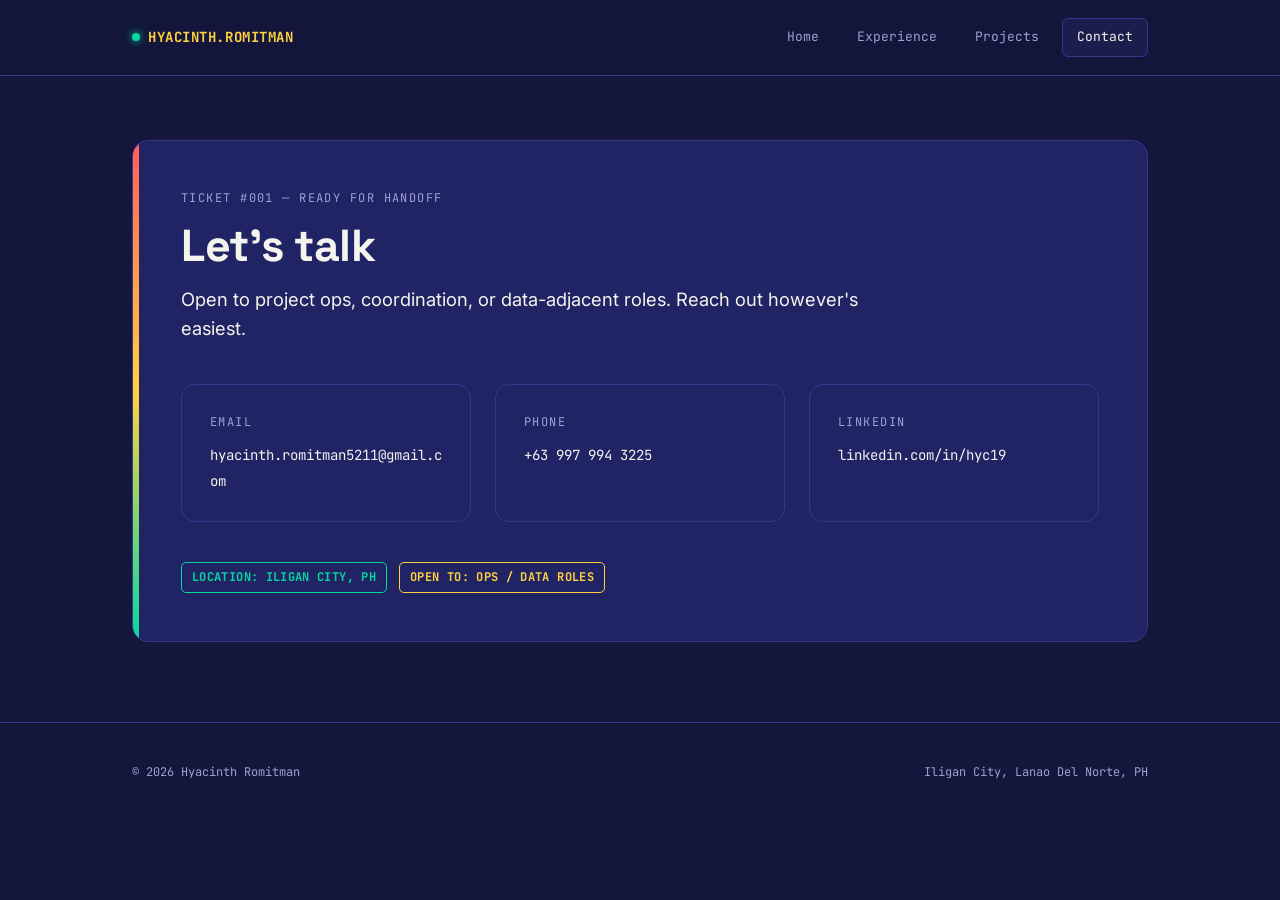
==== contact.html @ 6a1664b5 "Add files via upload" ====
<!DOCTYPE html>
<html lang="en">
<head>
<meta charset="UTF-8">
<meta name="viewport" content="width=device-width, initial-scale=1.0">
<title>Contact — Hyacinth Romitman</title>
<link rel="stylesheet" href="style.css">
</head>
<body>

<nav class="statusbar">
  <div class="statusbar-inner">
    <div class="brand"><span class="dot"></span>HYACINTH.ROMITMAN</div>
    <div class="navlinks">
      <a href="index.html">Home</a>
      <a href="experience.html">Experience</a>
      <a href="projects.html">Projects</a>
      <a href="contact.html" class="active">Contact</a>
    </div>
  </div>
</nav>

<main class="wrap">

  <section style="padding-top:64px;">
    <div class="ticket">
      <span class="eyebrow">TICKET #001 — READY FOR HANDOFF</span>
      <h1 style="font-size:clamp(2rem,4vw,2.8rem);">Let's talk</h1>
      <p class="lead" style="margin-top:16px;">
        Open to project ops, coordination, or data-adjacent roles.
        Reach out however's easiest.
      </p>

      <div class="grid grid-3" style="margin-top:40px;">
        <div class="card">
          <span class="eyebrow" style="margin-bottom:10px;">Email</span>
          <a href="mailto:hyacinth.romitman5211@gmail.com" style="font-family:var(--mono); font-size:14px; word-break:break-all;">hyacinth.romitman5211@gmail.com</a>
        </div>
        <div class="card">
          <span class="eyebrow" style="margin-bottom:10px;">Phone</span>
          <a href="tel:+639979943225" style="font-family:var(--mono); font-size:14px;">+63 997 994 3225</a>
        </div>
        <div class="card">
          <span class="eyebrow" style="margin-bottom:10px;">LinkedIn</span>
          <a href="https://www.linkedin.com/in/hyc19" target="_blank" rel="noopener" style="font-family:var(--mono); font-size:14px;">linkedin.com/in/hyc19</a>
        </div>
      </div>

      <div style="margin-top:40px; display:flex; gap:12px; flex-wrap:wrap;">
        <span class="chip teal">Location: Iligan City, PH</span>
        <span class="chip yellow">Open to: Ops / Data roles</span>
      </div>
    </div>
  </section>

</main>

<footer>
  <div class="wrap">
    <span>© 2026 Hyacinth Romitman</span>
    <span>Iligan City, Lanao Del Norte, PH</span>
  </div>
</footer>

</body>
</html>
---- style.css ----
/* ===================================================================
   HYACINTH ROMITMAN — PORTFOLIO
   Design concept: her world is ticket boards, sprints, and status
   reports — so the site borrows that language. Every section is
   framed like a ticket ("card"), status chips replace generic tags,
   and the palette is bold enough to read as a dashboard, not a resume.
=================================================================== */

@import url('https://fonts.googleapis.com/css2?family=Space+Grotesk:wght@500;600;700&family=Inter:wght@400;500;600&family=JetBrains+Mono:wght@500;700&display=swap');

:root{
  --bg:        #14163B;
  --bg-alt:    #1B1E4D;
  --card:      #202364;
  --ink:       #F5F3EE;
  --muted:     #9DA0D6;
  --coral:     #FF5E5B;
  --yellow:    #FFD23F;
  --teal:      #06D6A0;
  --line:      #34378A;

  --display: 'Space Grotesk', sans-serif;
  --body:    'Inter', sans-serif;
  --mono:    'JetBrains Mono', monospace;
}

*{ box-sizing:border-box; margin:0; padding:0; }

html{ scroll-behavior:smooth; }

body{
  background:var(--bg);
  color:var(--ink);
  font-family:var(--body);
  line-height:1.6;
  -webkit-font-smoothing:antialiased;
}

/* subtle grid texture, like graph paper under a dashboard */
body::before{
  content:'';
  position:fixed; inset:0;
  background-image:
    linear-gradient(var(--line) 1px, transparent 1px),
    linear-gradient(90deg, var(--line) 1px, transparent 1px);
  background-size:48px 48px;
  opacity:0.06;
  pointer-events:none;
  z-index:0;
}

a{ color:inherit; text-decoration:none; }

img{ max-width:100%; display:block; }

.wrap{
  max-width:1080px;
  margin:0 auto;
  padding:0 32px;
  position:relative;
  z-index:1;
}

/* ---------- STATUS BAR / NAV ---------- */
.statusbar{
  position:sticky; top:0; z-index:50;
  background:rgba(20,22,59,0.92);
  backdrop-filter:blur(8px);
  border-bottom:1px solid var(--line);
}
.statusbar-inner{
  max-width:1080px; margin:0 auto; padding:18px 32px;
  display:flex; align-items:center; justify-content:space-between;
  gap:24px; flex-wrap:wrap;
}
.brand{
  font-family:var(--mono); font-weight:700; font-size:14px;
  letter-spacing:0.04em; color:var(--yellow);
  display:flex; align-items:center; gap:8px;
}
.brand .dot{
  width:8px; height:8px; border-radius:50%;
  background:var(--teal);
  box-shadow:0 0 8px var(--teal);
  animation:pulse 2s ease-in-out infinite;
}
@keyframes pulse{ 0%,100%{opacity:1;} 50%{opacity:0.4;} }

.navlinks{ display:flex; gap:8px; font-family:var(--mono); font-size:13px; }
.navlinks a{
  padding:8px 14px; border-radius:6px;
  color:var(--muted);
  border:1px solid transparent;
  transition:all .15s ease;
}
.navlinks a:hover, .navlinks a.active{
  color:var(--ink); border-color:var(--line); background:var(--bg-alt);
}

/* ---------- TICKET CHIP (status labels) ---------- */
.chip{
  display:inline-flex; align-items:center; gap:6px;
  font-family:var(--mono); font-size:12px; font-weight:700;
  letter-spacing:0.03em; text-transform:uppercase;
  padding:5px 10px; border-radius:5px;
  border:1px solid currentColor;
}
.chip.coral{ color:var(--coral); }
.chip.yellow{ color:var(--yellow); }
.chip.teal{ color:var(--teal); }

/* ---------- HERO TICKET STUB ---------- */
.ticket{
  position:relative;
  background:var(--card);
  border:1px solid var(--line);
  border-radius:16px;
  padding:48px;
  overflow:hidden;
}
.ticket::before{
  content:'';
  position:absolute; left:0; top:0; bottom:0; width:6px;
  background:linear-gradient(180deg, var(--coral), var(--yellow), var(--teal));
}

/* perforated divider, echoes a ticket stub tear-line */
.perf{
  border:none;
  border-top:2px dashed var(--line);
  margin:40px 0;
}

/* ---------- HEADINGS ---------- */
h1,h2,h3{ font-family:var(--display); font-weight:700; letter-spacing:-0.01em; }
h1{ font-size:clamp(2.4rem, 5vw, 3.6rem); line-height:1.05; }
h2{ font-size:clamp(1.6rem, 3vw, 2.2rem); margin-bottom:20px; }
h3{ font-size:1.15rem; }

.eyebrow{
  font-family:var(--mono); font-size:12px; color:var(--muted);
  text-transform:uppercase; letter-spacing:0.12em; margin-bottom:14px;
  display:block;
}

p{ color:var(--muted); }
.lead{ font-size:1.15rem; color:var(--ink); max-width:60ch; }

section{ padding:80px 0; position:relative; z-index:1; }

/* ---------- BUTTONS ---------- */
.btn{
  display:inline-flex; align-items:center; gap:8px;
  font-family:var(--mono); font-weight:700; font-size:13px;
  text-transform:uppercase; letter-spacing:0.04em;
  padding:14px 22px; border-radius:8px;
  border:1px solid var(--coral); color:var(--bg);
  background:var(--coral);
  transition:transform .15s ease, box-shadow .15s ease;
}
.btn:hover{ transform:translateY(-2px); box-shadow:0 8px 20px rgba(255,94,91,0.3); }
.btn.ghost{
  background:transparent; color:var(--ink); border-color:var(--line);
}
.btn.ghost:hover{ border-color:var(--teal); color:var(--teal); box-shadow:none; }

/* ---------- CARDS GRID ---------- */
.grid{ display:grid; gap:24px; }
.grid-2{ grid-template-columns:repeat(2, 1fr); }
.grid-3{ grid-template-columns:repeat(3, 1fr); }

.card{
  background:var(--card);
  border:1px solid var(--line);
  border-radius:14px;
  padding:28px;
  transition:border-color .15s ease, transform .15s ease;
}
.card:hover{ border-color:var(--teal); transform:translateY(-3px); }

/* ---------- EXPERIENCE TIMELINE ---------- */
.job{
  border-left:2px solid var(--line);
  padding:4px 0 4px 28px;
  position:relative;
  margin-bottom:44px;
}
.job:last-child{ margin-bottom:0; }
.job::before{
  content:'';
  position:absolute; left:-7px; top:6px;
  width:12px; height:12px; border-radius:50%;
  background:var(--bg); border:2px solid var(--coral);
}
.job.current::before{ border-color:var(--teal); box-shadow:0 0 0 4px rgba(6,214,160,0.15); }
.job-meta{
  font-family:var(--mono); font-size:12px; color:var(--muted);
  margin-bottom:6px; display:flex; gap:10px; flex-wrap:wrap; align-items:center;
}
.job h3{ margin-bottom:4px; }
.job .role{ color:var(--muted); font-size:14px; margin-bottom:12px; }
.job ul{ list-style:none; }
.job li{
  color:var(--muted); font-size:14.5px; padding-left:20px; position:relative; margin-bottom:8px;
}
.job li::before{
  content:'→'; position:absolute; left:0; color:var(--yellow);
}

/* ---------- SKILL CHIPS ---------- */
.skillset{ margin-bottom:28px; }
.skillset .label{
  font-family:var(--mono); font-size:12px; color:var(--muted);
  text-transform:uppercase; letter-spacing:0.08em; margin-bottom:12px; display:block;
}
.skills{ display:flex; flex-wrap:wrap; gap:10px; }
.skill{
  font-family:var(--mono); font-size:13px;
  padding:8px 14px; border-radius:7px;
  background:var(--bg-alt); border:1px solid var(--line);
  color:var(--ink);
}

/* ---------- PROJECT CARD ---------- */
.project{
  background:var(--card); border:1px solid var(--line); border-radius:16px;
  padding:32px; margin-bottom:24px;
}
.project-head{
  display:flex; justify-content:space-between; align-items:flex-start;
  gap:16px; margin-bottom:16px; flex-wrap:wrap;
}
.project h3{ font-size:1.4rem; margin-bottom:6px; }
.project .stack{
  display:flex; flex-wrap:wrap; gap:8px; margin-top:18px;
}
.project .stack span{
  font-family:var(--mono); font-size:11.5px; color:var(--teal);
  border:1px solid var(--teal); padding:4px 9px; border-radius:5px;
}
.project .live-badge{
  font-family:var(--mono); font-size:11.5px; color:var(--yellow);
  border:1px solid var(--yellow); padding:4px 9px; border-radius:5px;
  display:inline-flex; align-items:center; gap:6px;
}
.project .live-badge .dot{
  width:6px; height:6px; border-radius:50%; background:var(--yellow);
  animation:pulse 2s ease-in-out infinite;
}

/* ---------- FOOTER ---------- */
footer{
  border-top:1px solid var(--line);
  padding:40px 0;
  font-family:var(--mono); font-size:12px; color:var(--muted);
}
footer .wrap{
  display:flex; justify-content:space-between; align-items:center; flex-wrap:wrap; gap:12px;
}

/* ---------- RESPONSIVE ---------- */
@media (max-width:760px){
  .grid-2, .grid-3{ grid-template-columns:1fr; }
  .ticket{ padding:28px; }
  .statusbar-inner{ padding:14px 20px; }
  .wrap{ padding:0 20px; }
  section{ padding:56px 0; }
}

/* respect reduced motion */
@media (prefers-reduced-motion: reduce){
  *{ animation:none !important; transition:none !important; }
  html{ scroll-behavior:auto; }
}
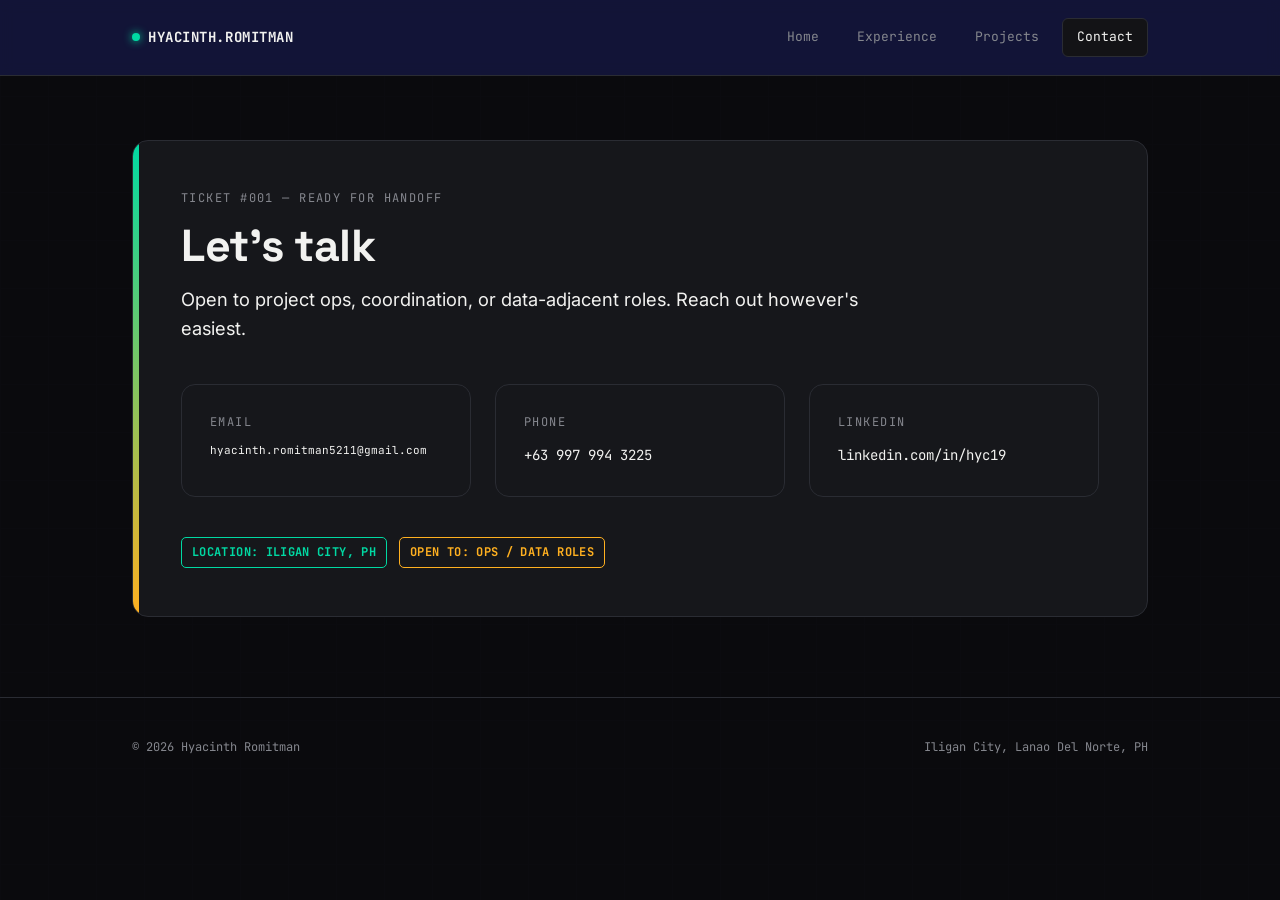
==== commit 75e2df85: "Add files via upload" ====
--- a/contact.html
+++ b/contact.html
@@ -34,7 +34,7 @@
       <div class="grid grid-3" style="margin-top:40px;">
         <div class="card">
           <span class="eyebrow" style="margin-bottom:10px;">Email</span>
-          <a href="mailto:hyacinth.romitman5211@gmail.com" style="font-family:var(--mono); font-size:14px; word-break:break-all;">hyacinth.romitman5211@gmail.com</a>
+          <a href="mailto:hyacinth.romitman5211@gmail.com" style="font-family:var(--mono); font-size:11px; white-space:nowrap; overflow-x:auto; display:block;">hyacinth.romitman5211@gmail.com</a>
         </div>
         <div class="card">
           <span class="eyebrow" style="margin-bottom:10px;">Phone</span>
--- a/style.css
+++ b/style.css
@@ -9,15 +9,15 @@
 @import url('https://fonts.googleapis.com/css2?family=Space+Grotesk:wght@500;600;700&family=Inter:wght@400;500;600&family=JetBrains+Mono:wght@500;700&display=swap');
 
 :root{
-  --bg:        #14163B;
-  --bg-alt:    #1B1E4D;
-  --card:      #202364;
-  --ink:       #F5F3EE;
-  --muted:     #9DA0D6;
-  --coral:     #FF5E5B;
-  --yellow:    #FFD23F;
-  --teal:      #06D6A0;
-  --line:      #34378A;
+  --bg:        #0A0A0D;
+  --bg-alt:    #131316;
+  --card:      #16171B;
+  --ink:       #F2F2F0;
+  --muted:     #85878E;
+  --coral:     #5B5E68;
+  --yellow:    #FFB020;
+  --teal:      #00D9A3;
+  --line:      #2A2C33;
 
   --display: 'Space Grotesk', sans-serif;
   --body:    'Inter', sans-serif;
@@ -75,7 +75,7 @@
 }
 .brand{
   font-family:var(--mono); font-weight:700; font-size:14px;
-  letter-spacing:0.04em; color:var(--yellow);
+  letter-spacing:0.04em; color:var(--ink);
   display:flex; align-items:center; gap:8px;
 }
 .brand .dot{
@@ -121,7 +121,7 @@
 .ticket::before{
   content:'';
   position:absolute; left:0; top:0; bottom:0; width:6px;
-  background:linear-gradient(180deg, var(--coral), var(--yellow), var(--teal));
+  background:linear-gradient(180deg, var(--teal), var(--yellow));
 }
 
 /* perforated divider, echoes a ticket stub tear-line */
@@ -154,11 +154,11 @@
   font-family:var(--mono); font-weight:700; font-size:13px;
   text-transform:uppercase; letter-spacing:0.04em;
   padding:14px 22px; border-radius:8px;
-  border:1px solid var(--coral); color:var(--bg);
-  background:var(--coral);
+  border:1px solid var(--teal); color:var(--bg);
+  background:var(--teal);
   transition:transform .15s ease, box-shadow .15s ease;
 }
-.btn:hover{ transform:translateY(-2px); box-shadow:0 8px 20px rgba(255,94,91,0.3); }
+.btn:hover{ transform:translateY(-2px); box-shadow:0 8px 20px rgba(0,217,163,0.25); }
 .btn.ghost{
   background:transparent; color:var(--ink); border-color:var(--line);
 }
@@ -192,7 +192,7 @@
   width:12px; height:12px; border-radius:50%;
   background:var(--bg); border:2px solid var(--coral);
 }
-.job.current::before{ border-color:var(--teal); box-shadow:0 0 0 4px rgba(6,214,160,0.15); }
+.job.current::before{ border-color:var(--teal); box-shadow:0 0 0 4px rgba(0,217,163,0.15); }
 .job-meta{
   font-family:var(--mono); font-size:12px; color:var(--muted);
   margin-bottom:6px; display:flex; gap:10px; flex-wrap:wrap; align-items:center;
@@ -258,7 +258,30 @@
   display:flex; justify-content:space-between; align-items:center; flex-wrap:wrap; gap:12px;
 }
 
-/* ---------- RESPONSIVE ---------- */
+/* ---------- SCREENSHOT GALLERY (Off Duty) ---------- */
+.shot-note{
+  font-family:var(--mono); font-size:11px; color:var(--muted);
+  margin:22px 0 14px; display:flex; align-items:center; gap:8px;
+}
+.shot-note .flag{ color:var(--yellow); }
+.shot-grid{
+  display:grid; grid-template-columns:1.3fr 1fr; gap:14px;
+}
+.shot-grid .wide{ grid-column:1 / -1; }
+.shot{
+  display:block; border-radius:10px; overflow:hidden;
+  border:1px solid var(--line); background:var(--bg);
+}
+.shot img{ width:100%; display:block; }
+.shot-cap{
+  font-family:var(--mono); font-size:11px; color:var(--muted);
+  padding:8px 12px; border-top:1px solid var(--line);
+}
+
+@media (max-width:700px){
+  .shot-grid{ grid-template-columns:1fr; }
+}
+
 @media (max-width:760px){
   .grid-2, .grid-3{ grid-template-columns:1fr; }
   .ticket{ padding:28px; }
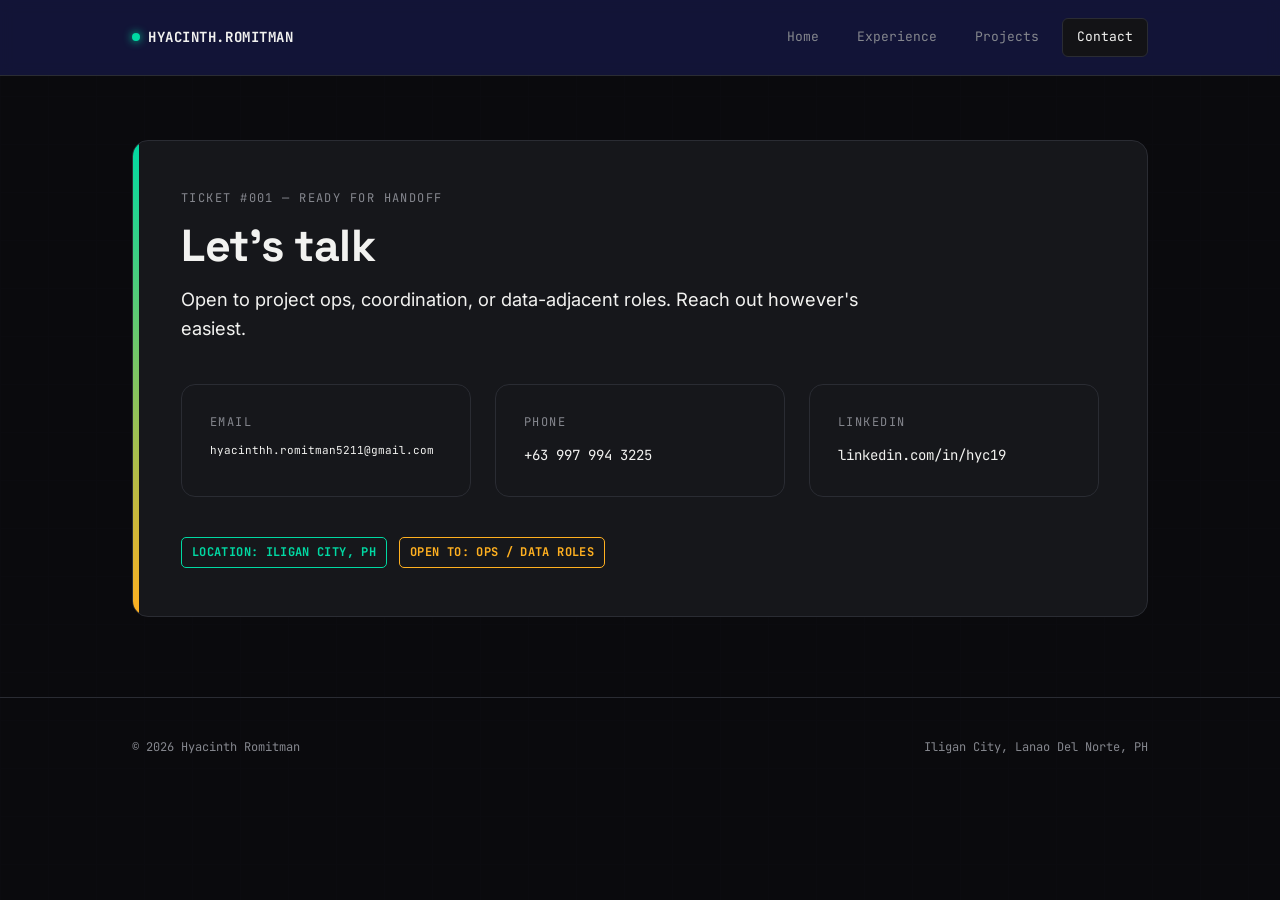
==== commit 77615045: "Add files via upload" ====
--- a/contact.html
+++ b/contact.html
@@ -3,7 +3,13 @@
 <head>
 <meta charset="UTF-8">
 <meta name="viewport" content="width=device-width, initial-scale=1.0">
-<title>Contact — Hyacinth Romitman</title>
+<title>Contact — Hyacinth Romitman Portfolio</title>
+<meta property="og:title" content="Contact — Hyacinth Romitman Portfolio">
+<meta property="og:description" content="Project operations coordinator moving into data analytics. Experience, tools, and personal projects.">
+<meta property="og:type" content="website">
+<meta name="twitter:card" content="summary">
+<meta name="twitter:title" content="Contact — Hyacinth Romitman Portfolio">
+<meta name="twitter:description" content="Project operations coordinator moving into data analytics. Experience, tools, and personal projects.">
 <link rel="stylesheet" href="style.css">
 </head>
 <body>
@@ -34,7 +40,7 @@
       <div class="grid grid-3" style="margin-top:40px;">
         <div class="card">
           <span class="eyebrow" style="margin-bottom:10px;">Email</span>
-          <a href="mailto:hyacinth.romitman5211@gmail.com" style="font-family:var(--mono); font-size:11px; white-space:nowrap; overflow-x:auto; display:block;">hyacinth.romitman5211@gmail.com</a>
+          <a href="mailto:hyacinthh.romitman5211@gmail.com" style="font-family:var(--mono); font-size:11px; white-space:nowrap; overflow-x:auto; display:block;">hyacinthh.romitman5211@gmail.com</a>
         </div>
         <div class="card">
           <span class="eyebrow" style="margin-bottom:10px;">Phone</span>
--- a/style.css
+++ b/style.css
@@ -272,7 +272,8 @@
   display:block; border-radius:10px; overflow:hidden;
   border:1px solid var(--line); background:var(--bg);
 }
-.shot img{ width:100%; display:block; }
+.shot img{ width:100%; display:block; cursor:zoom-in; transition:opacity .15s ease; }
+.shot img:hover{ opacity:0.85; }
 .shot-cap{
   font-family:var(--mono); font-size:11px; color:var(--muted);
   padding:8px 12px; border-top:1px solid var(--line);
@@ -281,6 +282,81 @@
 @media (max-width:700px){
   .shot-grid{ grid-template-columns:1fr; }
 }
+
+/* ---------- CAROUSEL (Off Duty screenshots) ---------- */
+.carousel{
+  position:relative;
+  margin-top:24px;
+  background:var(--bg); border:1px solid var(--line); border-radius:12px;
+  padding:20px 56px 52px;
+}
+.carousel-track{ position:relative; min-height:1px; }
+.carousel-slide{ display:none; }
+.carousel-slide.active{ display:block; }
+.carousel-slide img{
+  width:100%; display:block; border-radius:8px; cursor:zoom-in;
+  transition:opacity .15s ease;
+}
+.carousel-slide img:hover{ opacity:0.88; }
+.carousel-slide .shot-cap{
+  font-family:var(--mono); font-size:11px; color:var(--muted);
+  padding:12px 2px 0;
+}
+.carousel-arrow{
+  position:absolute; top:calc(50% - 22px); transform:translateY(-50%);
+  width:38px; height:38px; border-radius:50%;
+  background:var(--card); border:1px solid var(--line); color:var(--ink);
+  font-size:20px; line-height:1; cursor:pointer;
+  display:flex; align-items:center; justify-content:center;
+  transition:border-color .15s ease, color .15s ease;
+  z-index:2;
+}
+.carousel-arrow:hover{ border-color:var(--teal); color:var(--teal); }
+.carousel-arrow.prev{ left:10px; }
+.carousel-arrow.next{ right:10px; }
+.carousel-dots{
+  position:absolute; bottom:18px; left:0; right:0;
+  display:flex; justify-content:center; gap:8px;
+}
+.carousel-dot{
+  width:8px; height:8px; border-radius:50%;
+  background:var(--line); cursor:pointer;
+  transition:background .15s ease, transform .15s ease;
+}
+.carousel-dot:hover{ transform:scale(1.2); }
+.carousel-dot.active{ background:var(--teal); }
+
+@media (max-width:700px){
+  .carousel{ padding:16px 44px 46px; }
+  .carousel-arrow{ width:32px; height:32px; font-size:16px; }
+}
+
+/* ---------- LIGHTBOX ---------- */
+.lightbox{
+  display:none;
+  position:fixed; inset:0; z-index:200;
+  background:rgba(5,5,7,0.92);
+  align-items:center; justify-content:center;
+  padding:40px;
+  cursor:zoom-out;
+}
+.lightbox.active{ display:flex; }
+.lightbox img{
+  max-width:100%; max-height:100%;
+  border-radius:8px;
+  border:1px solid var(--line);
+  box-shadow:0 20px 60px rgba(0,0,0,0.5);
+  cursor:default;
+}
+.lightbox-close{
+  position:absolute; top:24px; right:28px;
+  width:40px; height:40px; border-radius:50%;
+  background:var(--card); border:1px solid var(--line); color:var(--ink);
+  font-size:16px; cursor:pointer;
+  display:flex; align-items:center; justify-content:center;
+  transition:border-color .15s ease, color .15s ease;
+}
+.lightbox-close:hover{ border-color:var(--teal); color:var(--teal); }
 
 @media (max-width:760px){
   .grid-2, .grid-3{ grid-template-columns:1fr; }
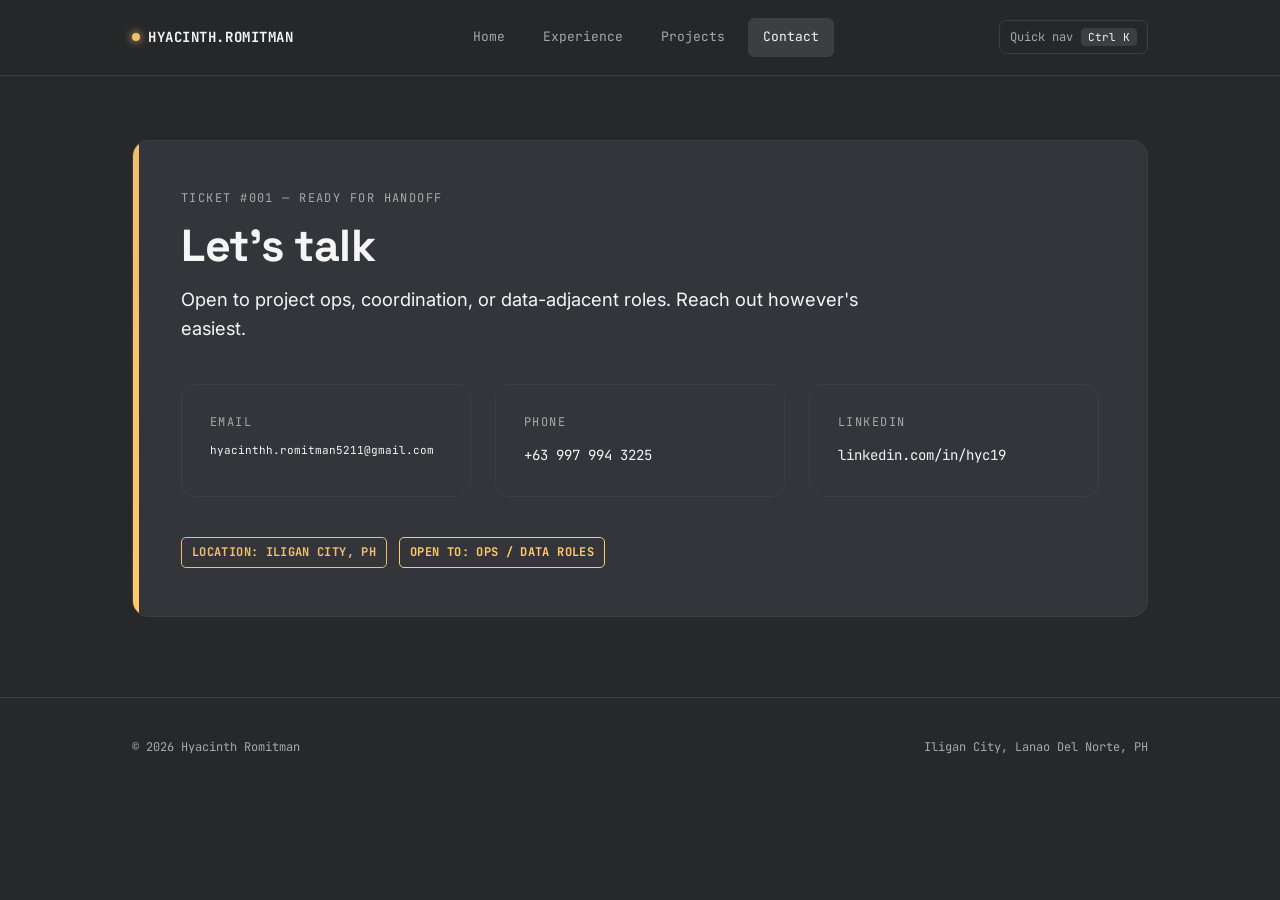
==== commit 9c60a2ea: "Add files via upload" ====
--- a/contact.html
+++ b/contact.html
@@ -23,6 +23,7 @@
       <a href="projects.html">Projects</a>
       <a href="contact.html" class="active">Contact</a>
     </div>
+    <button class="cmdk-trigger" data-cmdk-trigger type="button">Quick nav <span class="cmdk-key">Ctrl K</span></button>
   </div>
 </nav>
 
@@ -68,5 +69,12 @@
   </div>
 </footer>
 
+<script>
+window.pageCommands = [
+  { label: 'Copy email address', hint: 'Action', action: () => navigator.clipboard.writeText('hyacinthh.romitman5211@gmail.com') }
+];
+</script>
+<script src="command-palette.js"></script>
+
 </body>
 </html>
--- a/style.css
+++ b/style.css
@@ -9,15 +9,15 @@
 @import url('https://fonts.googleapis.com/css2?family=Space+Grotesk:wght@500;600;700&family=Inter:wght@400;500;600&family=JetBrains+Mono:wght@500;700&display=swap');
 
 :root{
-  --bg:        #0A0A0D;
-  --bg-alt:    #131316;
-  --card:      #16171B;
-  --ink:       #F2F2F0;
-  --muted:     #85878E;
-  --coral:     #5B5E68;
-  --yellow:    #FFB020;
-  --teal:      #00D9A3;
-  --line:      #2A2C33;
+  --bg:        #272829;
+  --bg-alt:    #3D3E42;
+  --card:      #34353A;
+  --ink:       #F5F5F5;
+  --muted:     #A8A8A8;
+  --coral:     #3D3E42;
+  --yellow:    #FFC86B;
+  --teal:      #F0BF6C;
+  --line:      #3D3E42;
 
   --display: 'Space Grotesk', sans-serif;
   --body:    'Inter', sans-serif;
@@ -64,7 +64,7 @@
 /* ---------- STATUS BAR / NAV ---------- */
 .statusbar{
   position:sticky; top:0; z-index:50;
-  background:rgba(20,22,59,0.92);
+  background:rgba(39,40,41,0.92);
   backdrop-filter:blur(8px);
   border-bottom:1px solid var(--line);
 }
@@ -155,10 +155,10 @@
   text-transform:uppercase; letter-spacing:0.04em;
   padding:14px 22px; border-radius:8px;
   border:1px solid var(--teal); color:var(--bg);
-  background:var(--teal);
+  background:var(--yellow);
   transition:transform .15s ease, box-shadow .15s ease;
 }
-.btn:hover{ transform:translateY(-2px); box-shadow:0 8px 20px rgba(0,217,163,0.25); }
+.btn:hover{ transform:translateY(-2px); box-shadow:0 8px 20px rgba(255,200,107,0.3); }
 .btn.ghost{
   background:transparent; color:var(--ink); border-color:var(--line);
 }
@@ -192,7 +192,7 @@
   width:12px; height:12px; border-radius:50%;
   background:var(--bg); border:2px solid var(--coral);
 }
-.job.current::before{ border-color:var(--teal); box-shadow:0 0 0 4px rgba(0,217,163,0.15); }
+.job.current::before{ border-color:var(--teal); box-shadow:0 0 0 4px rgba(240,191,108,0.18); }
 .job-meta{
   font-family:var(--mono); font-size:12px; color:var(--muted);
   margin-bottom:6px; display:flex; gap:10px; flex-wrap:wrap; align-items:center;
@@ -221,31 +221,119 @@
   color:var(--ink);
 }
 
-/* ---------- PROJECT CARD ---------- */
-.project{
+/* ---------- CERTIFICATION CARD ---------- */
+.cert-card{
+  background:var(--card); border:1px solid var(--line); border-radius:14px;
+  padding:28px; margin-bottom:20px;
+}
+.cert-head{
+  display:flex; justify-content:space-between; align-items:flex-start;
+  gap:16px; flex-wrap:wrap;
+}
+.cert-btn:disabled{
+  opacity:0.4; cursor:not-allowed;
+}
+.cert-btn:disabled:hover{ border-color:var(--line); color:var(--ink); }
+
+/* ---------- TESTIMONIAL CARD ---------- */
+.testimonial-grid{
+  display:grid; grid-template-columns:repeat(2, 1fr); gap:24px;
+}
+.testimonial-card{
   background:var(--card); border:1px solid var(--line); border-radius:16px;
-  padding:32px; margin-bottom:24px;
-}
+  padding:32px; position:relative;
+}
+.quote-mark{
+  font-family:var(--display); font-weight:700; font-size:64px; line-height:1;
+  color:var(--teal); opacity:0.55; margin-bottom:-6px;
+}
+.testimonial-text{
+  font-size:1.02rem; color:var(--ink); line-height:1.75; font-style:italic;
+}
+.testimonial-attr{
+  margin-top:22px; display:flex; flex-direction:column; gap:3px;
+}
+.testimonial-attr strong{
+  font-family:var(--display); font-size:14px; color:var(--ink); font-weight:700;
+}
+.testimonial-attr span{
+  font-family:var(--mono); font-size:11px; color:var(--muted);
+  text-transform:uppercase; letter-spacing:0.05em;
+}
+
+/* ---------- PROJECT TILES + MODAL ---------- */
+.project-grid{
+  display:grid; grid-template-columns:repeat(2, 1fr); gap:24px;
+}
+.project-tile{
+  background:var(--card); border:1px solid var(--line); border-radius:16px;
+  overflow:hidden; cursor:pointer;
+  transition:border-color .15s ease, transform .15s ease;
+}
+.project-tile:hover{ border-color:var(--teal); transform:translateY(-3px); }
+.tile-thumb{
+  aspect-ratio:16/9; overflow:hidden; background:var(--bg);
+  display:flex; align-items:center; justify-content:center;
+}
+.tile-thumb img{ width:100%; height:100%; object-fit:cover; display:block; }
+.tile-thumb.icon{ padding:36px; }
+.tile-thumb.icon img{
+  width:auto; height:100%; max-width:60%; object-fit:contain;
+  border-radius:22%;
+}
+.tile-placeholder{
+  font-family:var(--display); font-weight:700; font-size:48px;
+  color:var(--line); letter-spacing:0.05em;
+}
+.tile-body{ padding:22px; }
+
 .project-head{
   display:flex; justify-content:space-between; align-items:flex-start;
   gap:16px; margin-bottom:16px; flex-wrap:wrap;
 }
-.project h3{ font-size:1.4rem; margin-bottom:6px; }
-.project .stack{
-  display:flex; flex-wrap:wrap; gap:8px; margin-top:18px;
-}
-.project .stack span{
+.project-head h3{ font-size:1.4rem; margin-bottom:6px; }
+.stack{ display:flex; flex-wrap:wrap; gap:8px; margin-top:18px; }
+.stack span{
   font-family:var(--mono); font-size:11.5px; color:var(--teal);
   border:1px solid var(--teal); padding:4px 9px; border-radius:5px;
 }
-.project .live-badge{
+.live-badge{
   font-family:var(--mono); font-size:11.5px; color:var(--yellow);
   border:1px solid var(--yellow); padding:4px 9px; border-radius:5px;
-  display:inline-flex; align-items:center; gap:6px;
-}
-.project .live-badge .dot{
+  display:inline-flex; align-items:center; gap:6px; flex-shrink:0;
+}
+.live-badge .dot{
   width:6px; height:6px; border-radius:50%; background:var(--yellow);
   animation:pulse 2s ease-in-out infinite;
+}
+
+.project-modal{
+  display:none;
+  position:fixed; inset:0; z-index:300;
+  background:rgba(10,10,11,0.82);
+  align-items:flex-start; justify-content:center;
+  padding:60px 20px; overflow-y:auto;
+}
+.project-modal.active{ display:flex; }
+.project-modal-panel{
+  position:relative;
+  background:var(--card); border:1px solid var(--line); border-radius:16px;
+  max-width:820px; width:100%; padding:40px;
+}
+.project-modal-close{
+  position:absolute; top:20px; right:20px;
+  width:38px; height:38px; border-radius:50%;
+  background:var(--bg-alt); border:1px solid var(--line); color:var(--ink);
+  font-size:15px; cursor:pointer;
+  display:flex; align-items:center; justify-content:center;
+  transition:border-color .15s ease, color .15s ease;
+}
+.project-modal-close:hover{ border-color:var(--teal); color:var(--teal); }
+
+@media (max-width:760px){
+  .project-grid{ grid-template-columns:1fr; }
+  .project-modal-panel{ padding:26px; }
+  .testimonial-grid{ grid-template-columns:1fr; }
 }
 
 /* ---------- FOOTER ---------- */
@@ -331,10 +419,63 @@
   .carousel-arrow{ width:32px; height:32px; font-size:16px; }
 }
 
+/* ---------- COMMAND PALETTE ---------- */
+.cmdk-trigger{
+  display:inline-flex; align-items:center; gap:8px;
+  font-family:var(--mono); font-size:12px; color:var(--muted);
+  background:transparent; border:1px solid var(--line); border-radius:7px;
+  padding:7px 10px; cursor:pointer;
+  transition:border-color .15s ease, color .15s ease;
+}
+.cmdk-trigger:hover{ border-color:var(--teal); color:var(--ink); }
+.cmdk-key{
+  font-family:var(--mono); font-size:11px; color:var(--ink);
+  background:var(--bg-alt); border:1px solid var(--line); border-radius:4px;
+  padding:1px 6px;
+}
+
+.cmdk-overlay{
+  display:none;
+  position:fixed; inset:0; z-index:500;
+  background:rgba(10,10,11,0.75);
+  align-items:flex-start; justify-content:center;
+  padding-top:14vh;
+}
+.cmdk-overlay.active{ display:flex; }
+.cmdk-panel{
+  width:100%; max-width:560px; margin:0 20px;
+  background:var(--card); border:1px solid var(--line); border-radius:14px;
+  overflow:hidden;
+  box-shadow:0 20px 60px rgba(0,0,0,0.5);
+}
+.cmdk-input{
+  width:100%; box-sizing:border-box;
+  background:transparent; border:none; border-bottom:1px solid var(--line);
+  outline:none; color:var(--ink);
+  font-family:var(--body); font-size:15px;
+  padding:18px 20px;
+}
+.cmdk-input::placeholder{ color:var(--muted); }
+.cmdk-list{ max-height:340px; overflow-y:auto; padding:8px; }
+.cmdk-item{
+  display:flex; justify-content:space-between; align-items:center;
+  padding:11px 12px; border-radius:8px; cursor:pointer;
+  font-family:var(--body); font-size:14px; color:var(--ink);
+}
+.cmdk-item.active{ background:var(--bg-alt); }
+.cmdk-hint{
+  font-family:var(--mono); font-size:10.5px; color:var(--muted);
+  text-transform:uppercase; letter-spacing:0.05em;
+}
+.cmdk-empty{
+  padding:24px 12px; text-align:center;
+  font-family:var(--mono); font-size:12.5px; color:var(--muted);
+}
+
 /* ---------- LIGHTBOX ---------- */
 .lightbox{
   display:none;
-  position:fixed; inset:0; z-index:200;
+  position:fixed; inset:0; z-index:400;
   background:rgba(5,5,7,0.92);
   align-items:center; justify-content:center;
   padding:40px;
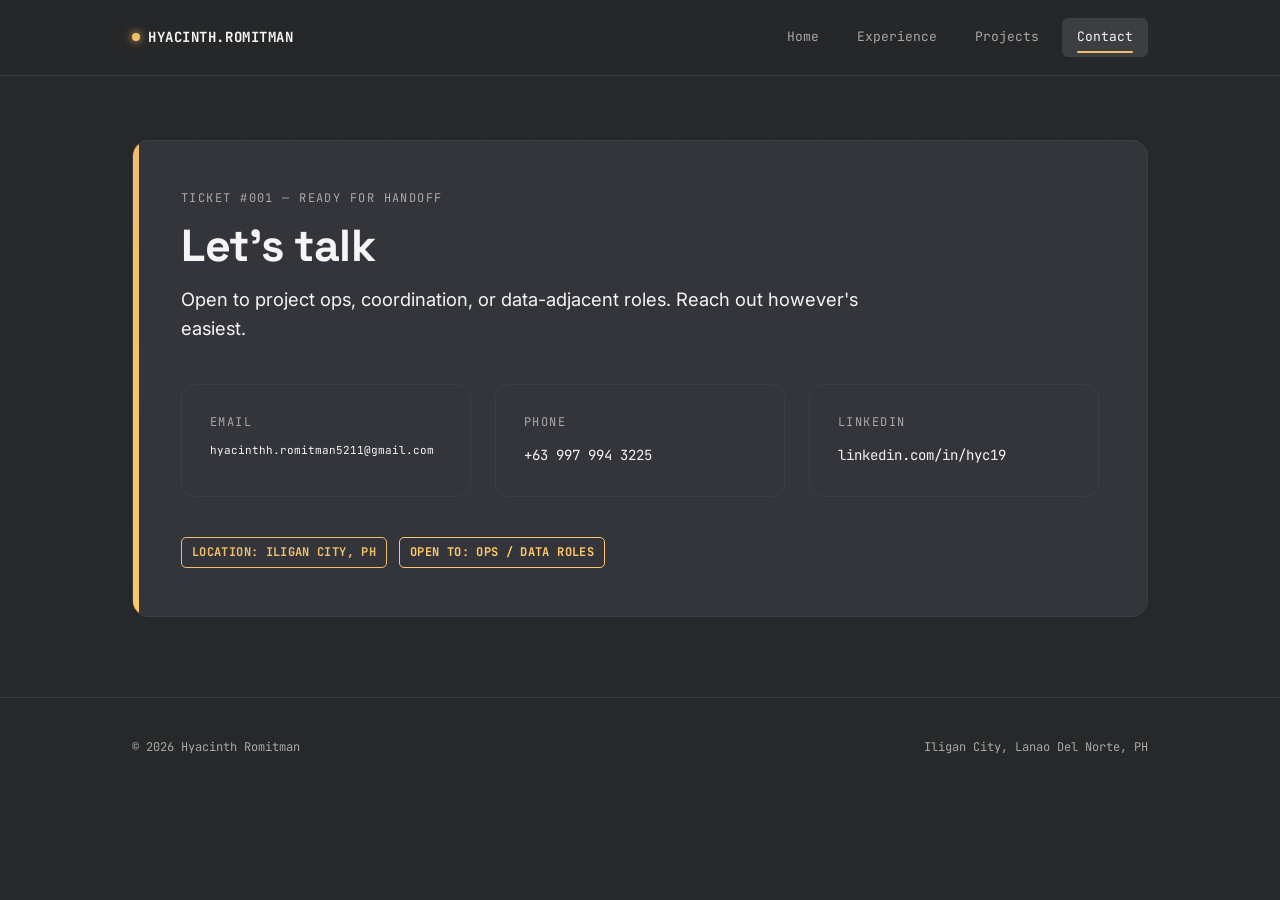
==== commit 79d07cc0: "Add files via upload" ====
--- a/contact.html
+++ b/contact.html
@@ -23,7 +23,6 @@
       <a href="projects.html">Projects</a>
       <a href="contact.html" class="active">Contact</a>
     </div>
-    <button class="cmdk-trigger" data-cmdk-trigger type="button">Quick nav <span class="cmdk-key">Ctrl K</span></button>
   </div>
 </nav>
 
@@ -69,12 +68,7 @@
   </div>
 </footer>
 
-<script>
-window.pageCommands = [
-  { label: 'Copy email address', hint: 'Action', action: () => navigator.clipboard.writeText('hyacinthh.romitman5211@gmail.com') }
-];
-</script>
-<script src="command-palette.js"></script>
+<script src="interactions.js"></script>
 
 </body>
 </html>
--- a/style.css
+++ b/style.css
@@ -88,6 +88,7 @@
 
 .navlinks{ display:flex; gap:8px; font-family:var(--mono); font-size:13px; }
 .navlinks a{
+  position:relative;
   padding:8px 14px; border-radius:6px;
   color:var(--muted);
   border:1px solid transparent;
@@ -96,6 +97,14 @@
 .navlinks a:hover, .navlinks a.active{
   color:var(--ink); border-color:var(--line); background:var(--bg-alt);
 }
+.navlinks a::after{
+  content:'';
+  position:absolute; left:14px; right:14px; bottom:3px; height:2px;
+  background:var(--teal); border-radius:2px;
+  transform:scaleX(0); transform-origin:left;
+  transition:transform .25s cubic-bezier(.34,1.56,.64,1);
+}
+.navlinks a:hover::after, .navlinks a.active::after{ transform:scaleX(1); }
 
 /* ---------- TICKET CHIP (status labels) ---------- */
 .chip{
@@ -117,12 +126,27 @@
   border-radius:16px;
   padding:48px;
   overflow:hidden;
+  --mx:50%; --my:50%;
 }
 .ticket::before{
   content:'';
   position:absolute; left:0; top:0; bottom:0; width:6px;
-  background:linear-gradient(180deg, var(--teal), var(--yellow));
-}
+  background:linear-gradient(180deg, var(--teal), var(--yellow), var(--teal));
+  background-size:100% 240%;
+  animation:shimmerStripe 7s ease-in-out infinite;
+}
+@keyframes shimmerStripe{
+  0%,100%{ background-position:0% 0%; }
+  50%{ background-position:0% 100%; }
+}
+.ticket::after{
+  content:'';
+  position:absolute; inset:0;
+  background:radial-gradient(circle at var(--mx) var(--my), rgba(240,191,108,0.16), transparent 55%);
+  opacity:0; transition:opacity .3s ease;
+  pointer-events:none;
+}
+.ticket:hover::after{ opacity:1; }
 
 /* perforated divider, echoes a ticket stub tear-line */
 .perf{
@@ -174,9 +198,9 @@
   border:1px solid var(--line);
   border-radius:14px;
   padding:28px;
-  transition:border-color .15s ease, transform .15s ease;
-}
-.card:hover{ border-color:var(--teal); transform:translateY(-3px); }
+  transition:border-color .2s ease, transform .35s cubic-bezier(.34,1.56,.64,1);
+}
+.card:hover{ border-color:var(--teal); transform:translateY(-4px); }
 
 /* ---------- EXPERIENCE TIMELINE ---------- */
 .job{
@@ -268,14 +292,15 @@
 .project-tile{
   background:var(--card); border:1px solid var(--line); border-radius:16px;
   overflow:hidden; cursor:pointer;
-  transition:border-color .15s ease, transform .15s ease;
-}
-.project-tile:hover{ border-color:var(--teal); transform:translateY(-3px); }
+  transition:border-color .2s ease, transform .35s cubic-bezier(.34,1.56,.64,1);
+}
+.project-tile:hover{ border-color:var(--teal); transform:translateY(-5px); }
+.project-tile:hover .tile-thumb img{ transform:scale(1.05); }
 .tile-thumb{
   aspect-ratio:16/9; overflow:hidden; background:var(--bg);
   display:flex; align-items:center; justify-content:center;
 }
-.tile-thumb img{ width:100%; height:100%; object-fit:cover; display:block; }
+.tile-thumb img{ width:100%; height:100%; object-fit:cover; display:block; transition:transform .4s ease; }
 .tile-thumb.icon{ padding:36px; }
 .tile-thumb.icon img{
   width:auto; height:100%; max-width:60%; object-fit:contain;
@@ -419,59 +444,6 @@
   .carousel-arrow{ width:32px; height:32px; font-size:16px; }
 }
 
-/* ---------- COMMAND PALETTE ---------- */
-.cmdk-trigger{
-  display:inline-flex; align-items:center; gap:8px;
-  font-family:var(--mono); font-size:12px; color:var(--muted);
-  background:transparent; border:1px solid var(--line); border-radius:7px;
-  padding:7px 10px; cursor:pointer;
-  transition:border-color .15s ease, color .15s ease;
-}
-.cmdk-trigger:hover{ border-color:var(--teal); color:var(--ink); }
-.cmdk-key{
-  font-family:var(--mono); font-size:11px; color:var(--ink);
-  background:var(--bg-alt); border:1px solid var(--line); border-radius:4px;
-  padding:1px 6px;
-}
-
-.cmdk-overlay{
-  display:none;
-  position:fixed; inset:0; z-index:500;
-  background:rgba(10,10,11,0.75);
-  align-items:flex-start; justify-content:center;
-  padding-top:14vh;
-}
-.cmdk-overlay.active{ display:flex; }
-.cmdk-panel{
-  width:100%; max-width:560px; margin:0 20px;
-  background:var(--card); border:1px solid var(--line); border-radius:14px;
-  overflow:hidden;
-  box-shadow:0 20px 60px rgba(0,0,0,0.5);
-}
-.cmdk-input{
-  width:100%; box-sizing:border-box;
-  background:transparent; border:none; border-bottom:1px solid var(--line);
-  outline:none; color:var(--ink);
-  font-family:var(--body); font-size:15px;
-  padding:18px 20px;
-}
-.cmdk-input::placeholder{ color:var(--muted); }
-.cmdk-list{ max-height:340px; overflow-y:auto; padding:8px; }
-.cmdk-item{
-  display:flex; justify-content:space-between; align-items:center;
-  padding:11px 12px; border-radius:8px; cursor:pointer;
-  font-family:var(--body); font-size:14px; color:var(--ink);
-}
-.cmdk-item.active{ background:var(--bg-alt); }
-.cmdk-hint{
-  font-family:var(--mono); font-size:10.5px; color:var(--muted);
-  text-transform:uppercase; letter-spacing:0.05em;
-}
-.cmdk-empty{
-  padding:24px 12px; text-align:center;
-  font-family:var(--mono); font-size:12.5px; color:var(--muted);
-}
-
 /* ---------- LIGHTBOX ---------- */
 .lightbox{
   display:none;
@@ -507,6 +479,27 @@
   section{ padding:56px 0; }
 }
 
+/* ---------- SCROLL REVEAL + LOAD MOTION ---------- */
+/* Gated behind .js-ready (added by interactions.js) so content is fully
+   visible by default if JS is ever unavailable — never hidden forever. */
+.js-ready .reveal{
+  opacity:0; transform:translateY(24px);
+  transition:opacity .6s cubic-bezier(.16,1,.3,1), transform .6s cubic-bezier(.16,1,.3,1);
+}
+.js-ready .reveal.in-view{ opacity:1; transform:translateY(0); }
+
+.js-ready .skillset .skill{
+  opacity:0; transform:translateY(8px);
+  transition:opacity .4s ease, transform .4s ease;
+}
+.js-ready .skillset.in-view .skill{ opacity:1; transform:translateY(0); }
+
+body{ animation:pageFadeIn .5s ease both; }
+@keyframes pageFadeIn{
+  from{ opacity:0; transform:translateY(6px); }
+  to{ opacity:1; transform:translateY(0); }
+}
+
 /* respect reduced motion */
 @media (prefers-reduced-motion: reduce){
   *{ animation:none !important; transition:none !important; }
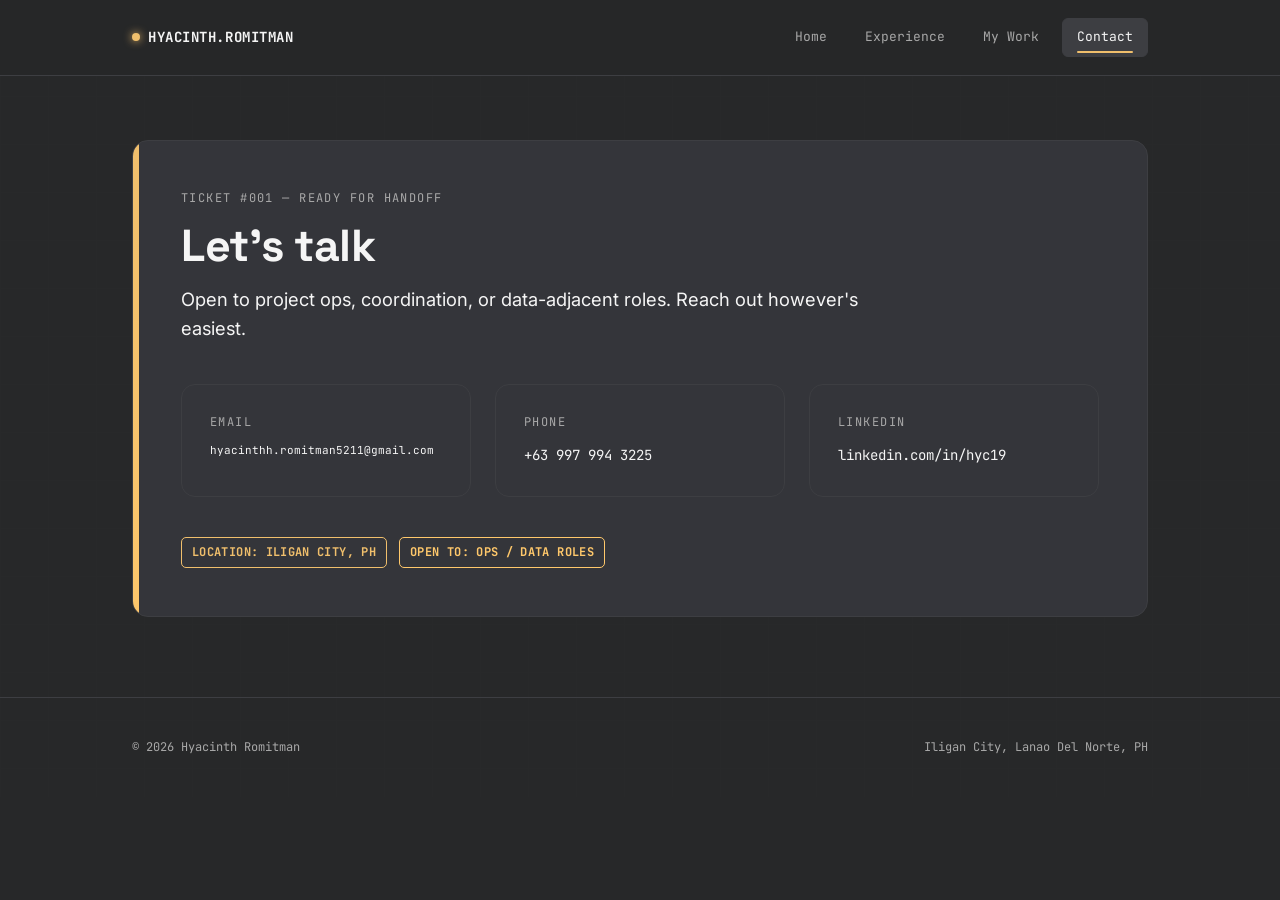
==== commit 3b9e5722: "Add files via upload" ====
--- a/contact.html
+++ b/contact.html
@@ -20,7 +20,7 @@
     <div class="navlinks">
       <a href="index.html">Home</a>
       <a href="experience.html">Experience</a>
-      <a href="projects.html">Projects</a>
+      <a href="projects.html">My Work</a>
       <a href="contact.html" class="active">Contact</a>
     </div>
   </div>
--- a/style.css
+++ b/style.css
@@ -60,6 +60,7 @@
   position:relative;
   z-index:1;
 }
+.wrap-wide{ max-width:1600px; }
 
 /* ---------- STATUS BAR / NAV ---------- */
 .statusbar{
@@ -107,6 +108,65 @@
 .navlinks a:hover::after, .navlinks a.active::after{ transform:scaleX(1); }
 
 /* ---------- TICKET CHIP (status labels) ---------- */
+/* ---------- HOME HERO: ILLUSTRATION + LOADING + REVEAL ---------- */
+.hero-stage{ text-align:center; padding-bottom:20px; }
+
+.hero-illo-wrap{
+  position:relative;
+  width:380px; max-width:82vw;
+  aspect-ratio:1/1.02;
+  margin:0 auto;
+}
+.illo{
+  position:absolute; inset:0; width:100%; height:100%;
+  transition:opacity .5s ease, transform .5s ease;
+}
+.illo-a{ opacity:1; transform:translateY(0) scale(1); }
+.illo-b{ opacity:0; transform:translateY(-10px) scale(0.97); }
+.hero-illo-wrap.stood .illo-a{ opacity:0; transform:translateY(10px) scale(0.97); }
+.hero-illo-wrap.stood .illo-b{ opacity:1; transform:translateY(0) scale(1); }
+
+/* each top-level piece of the active illustration fades/slides in with a
+   stagger on first load — see hero-animation.js */
+.illo-piece{
+  opacity:0; transform:translateY(18px);
+  transition:opacity .55s ease, transform .55s ease;
+}
+.illo-piece.in{ opacity:1; transform:translateY(0); }
+
+.hero-loading{
+  position:absolute; left:0; right:0; bottom:-28px;
+  font-family:var(--mono); font-size:12px; color:var(--muted);
+  text-align:center; letter-spacing:0.05em;
+  opacity:1; transition:opacity .4s ease;
+}
+.hero-loading.done{ opacity:0; }
+
+.hero-reveal{
+  opacity:0; transform:translateY(14px);
+  transition:opacity .6s ease, transform .6s ease;
+}
+.hero-reveal.visible{ opacity:1; transform:translateY(0); }
+.hero-reveal h1{ font-size:clamp(2rem, 4.5vw, 3rem); }
+.hero-reveal .lead{ text-align:center; }
+
+.hero-links{
+  display:flex; gap:14px; justify-content:center; flex-wrap:wrap;
+  margin-top:28px;
+}
+.hero-links a{
+  font-family:var(--mono); font-size:13px; text-transform:uppercase;
+  letter-spacing:0.05em; color:var(--muted);
+  border:1px solid var(--line); padding:12px 24px; border-radius:8px;
+  text-decoration:none;
+  transition:border-color .2s ease, color .2s ease, transform .2s ease;
+}
+.hero-links a:hover{ border-color:var(--teal); color:var(--teal); transform:translateY(-2px); }
+
+@media (max-width:600px){
+  .hero-illo-wrap{ width:280px; }
+}
+
 .chip{
   display:inline-flex; align-items:center; gap:6px;
   font-family:var(--mono); font-size:12px; font-weight:700;
@@ -230,6 +290,12 @@
 .job li::before{
   content:'→'; position:absolute; left:0; color:var(--yellow);
 }
+.job li strong{ color:var(--ink); font-weight:700; }
+.job p{ color:var(--muted); font-size:14.5px; line-height:1.65; }
+.job-subhead{
+  font-family:var(--mono); font-size:11px; color:var(--muted);
+  text-transform:uppercase; letter-spacing:0.08em; margin-bottom:12px;
+}
 
 /* ---------- SKILL CHIPS ---------- */
 .skillset{ margin-bottom:28px; }
@@ -500,6 +566,94 @@
   to{ opacity:1; transform:translateY(0); }
 }
 
+/* ---------- EXPERIENCE PAGE: TAB BAR ---------- */
+.exp-tabs-wrap{
+  display:flex; justify-content:center; justify-content:safe center;
+  overflow-x:auto; -webkit-overflow-scrolling:touch;
+  scrollbar-width:none; -ms-overflow-style:none;
+  margin-bottom:44px;
+}
+.exp-tabs-wrap::-webkit-scrollbar{ display:none; }
+
+.exp-tabs{
+  position:relative;
+  display:inline-flex; gap:4px;
+  background:var(--card); border:1px solid var(--line);
+  border-radius:999px; padding:8px;
+}
+.exp-tab-highlight{
+  position:absolute; top:8px; bottom:8px; left:8px; width:0;
+  background:var(--bg-alt); border:1px solid var(--teal);
+  border-radius:999px;
+  transition:transform .35s cubic-bezier(.65,0,.35,1), width .35s cubic-bezier(.65,0,.35,1);
+  z-index:0;
+}
+.exp-tab{
+  position:relative; z-index:1;
+  display:flex; align-items:center; gap:10px;
+  padding:15px 26px; border:none; background:transparent;
+  color:var(--muted); font-family:var(--body); font-size:15.5px; font-weight:500;
+  white-space:nowrap; cursor:pointer; border-radius:999px;
+  transition:color .2s ease;
+}
+.exp-tab svg{ width:19px; height:19px; flex-shrink:0; }
+.exp-tab:hover{ color:var(--ink); }
+.exp-tab.active{ color:var(--ink); }
+
+.exp-panel{ display:none; }
+.exp-panel.active{ display:block; }
+.exp-panels{ max-width:1000px; margin:0 auto; }
+
+/* ---------- CERTIFICATIONS: TWO-COLUMN "ON THIS PAGE" LAYOUT ---------- */
+.cert-layout{
+  display:grid; grid-template-columns:1fr 240px; gap:48px; align-items:start;
+}
+.cert-scroll{ min-width:0; }
+.cert-entry{ margin-bottom:64px; scroll-margin-top:88px; }
+.cert-entry:last-child{ margin-bottom:0; }
+.cert-image{
+  width:100%; display:block; border-radius:12px;
+  border:1px solid var(--line); box-shadow:0 10px 24px rgba(0,0,0,0.3);
+  margin-bottom:20px;
+}
+.cert-entry h3{ margin-bottom:4px; }
+
+.cert-nav{
+  position:sticky; top:88px;
+  display:flex; flex-direction:column; gap:3px;
+}
+.cert-nav-label{
+  font-family:var(--mono); font-size:11px; color:var(--muted);
+  text-transform:uppercase; letter-spacing:0.08em; margin-bottom:10px;
+}
+.cert-nav-link{
+  display:flex; flex-direction:column; gap:3px;
+  padding:10px 14px; border-left:2px solid var(--line);
+  text-decoration:none; border-radius:0 8px 8px 0;
+  transition:border-color .25s ease, background .25s ease;
+}
+.cert-nav-link:hover{ background:var(--bg-alt); }
+.cert-nav-title{
+  font-family:var(--body); font-size:14px; color:var(--muted);
+  font-weight:500; transition:color .25s ease;
+}
+.cert-nav-date{ font-family:var(--mono); font-size:11px; color:var(--muted); opacity:0.7; }
+.cert-nav-link.active{ border-left-color:var(--teal); background:var(--bg-alt); }
+.cert-nav-link.active .cert-nav-title{ color:var(--ink); font-weight:700; }
+
+@media (max-width:820px){
+  .cert-layout{ grid-template-columns:1fr; gap:24px; }
+  .cert-nav{ position:static; order:-1; flex-direction:row; overflow-x:auto; gap:8px; }
+  .cert-nav-label{ display:none; }
+  .cert-nav-link{ flex-shrink:0; border-left:none; border-bottom:2px solid var(--line); border-radius:8px 8px 0 0; }
+}
+
+@media (max-width:760px){
+  .exp-tab{ padding:12px 16px; font-size:13px; }
+  .exp-tab span{ display:none; }
+  .exp-tab svg{ width:20px; height:20px; }
+}
+
 /* respect reduced motion */
 @media (prefers-reduced-motion: reduce){
   *{ animation:none !important; transition:none !important; }
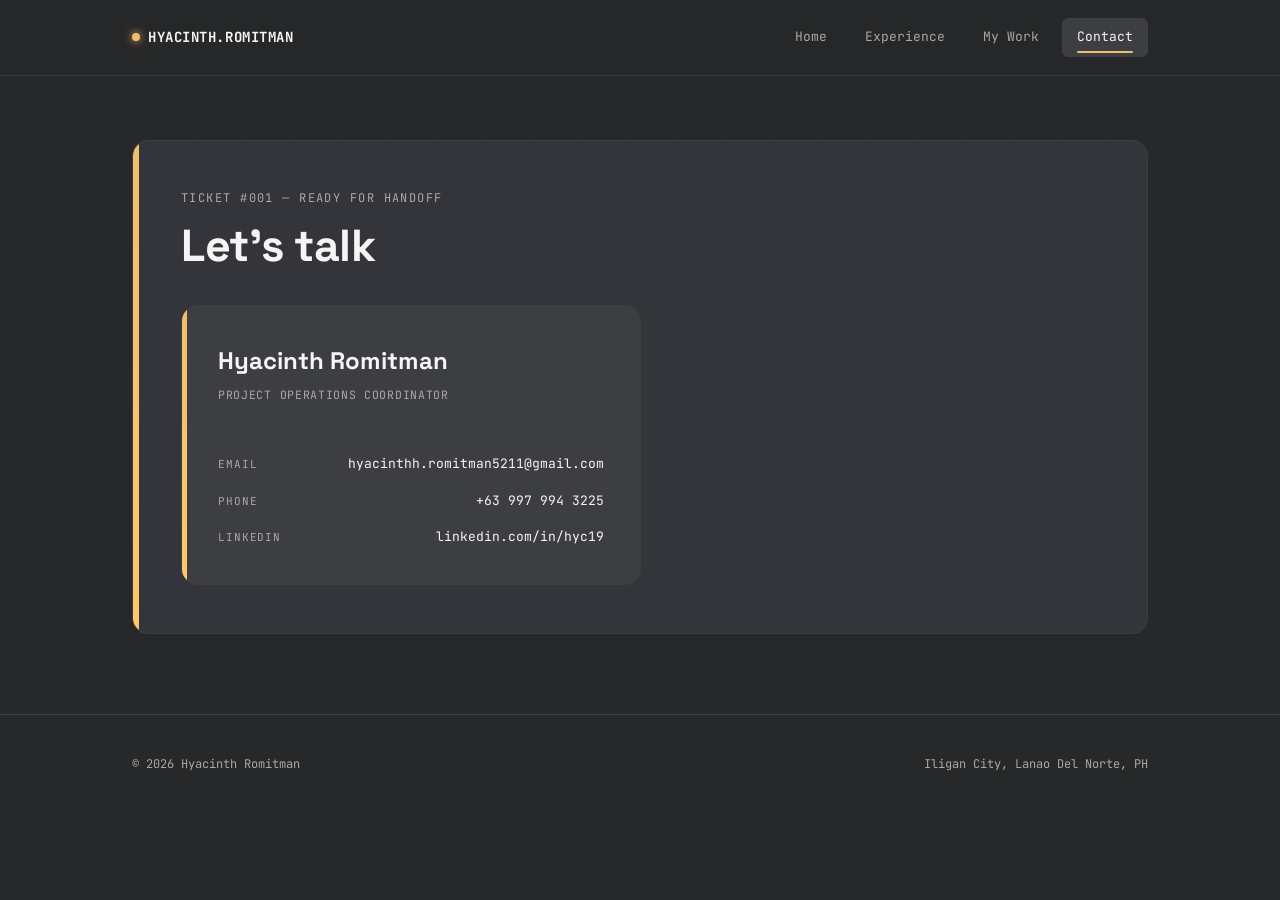
==== commit 419e031f: "Add files via upload" ====
--- a/contact.html
+++ b/contact.html
@@ -32,29 +32,25 @@
     <div class="ticket">
       <span class="eyebrow">TICKET #001 — READY FOR HANDOFF</span>
       <h1 style="font-size:clamp(2rem,4vw,2.8rem);">Let's talk</h1>
-      <p class="lead" style="margin-top:16px;">
-        Open to project ops, coordination, or data-adjacent roles.
-        Reach out however's easiest.
-      </p>
 
-      <div class="grid grid-3" style="margin-top:40px;">
-        <div class="card">
-          <span class="eyebrow" style="margin-bottom:10px;">Email</span>
-          <a href="mailto:hyacinthh.romitman5211@gmail.com" style="font-family:var(--mono); font-size:11px; white-space:nowrap; overflow-x:auto; display:block;">hyacinthh.romitman5211@gmail.com</a>
+      <div class="business-card">
+        <div class="bc-name">Hyacinth Romitman</div>
+        <div class="bc-title">Project Operations Coordinator</div>
+        <div class="bc-divider"></div>
+        <div class="bc-rows">
+          <div class="bc-row">
+            <span class="bc-label">Email</span>
+            <a href="mailto:hyacinthh.romitman5211@gmail.com" class="bc-value">hyacinthh.romitman5211@gmail.com</a>
+          </div>
+          <div class="bc-row">
+            <span class="bc-label">Phone</span>
+            <a href="tel:+639979943225" class="bc-value">+63 997 994 3225</a>
+          </div>
+          <div class="bc-row">
+            <span class="bc-label">LinkedIn</span>
+            <a href="https://www.linkedin.com/in/hyc19" target="_blank" rel="noopener" class="bc-value">linkedin.com/in/hyc19</a>
+          </div>
         </div>
-        <div class="card">
-          <span class="eyebrow" style="margin-bottom:10px;">Phone</span>
-          <a href="tel:+639979943225" style="font-family:var(--mono); font-size:14px;">+63 997 994 3225</a>
-        </div>
-        <div class="card">
-          <span class="eyebrow" style="margin-bottom:10px;">LinkedIn</span>
-          <a href="https://www.linkedin.com/in/hyc19" target="_blank" rel="noopener" style="font-family:var(--mono); font-size:14px;">linkedin.com/in/hyc19</a>
-        </div>
-      </div>
-
-      <div style="margin-top:40px; display:flex; gap:12px; flex-wrap:wrap;">
-        <span class="chip teal">Location: Iligan City, PH</span>
-        <span class="chip yellow">Open to: Ops / Data roles</span>
       </div>
     </div>
   </section>
--- a/style.css
+++ b/style.css
@@ -108,8 +108,85 @@
 .navlinks a:hover::after, .navlinks a.active::after{ transform:scaleX(1); }
 
 /* ---------- TICKET CHIP (status labels) ---------- */
-/* ---------- HOME HERO: ILLUSTRATION + LOADING + REVEAL ---------- */
-.hero-stage{ text-align:center; padding-bottom:20px; }
+/* ---------- HOME PAGE: SNAP-SCROLL CAROUSEL SHELL ---------- */
+body.home-page{ height:100vh; height:100dvh; overflow:hidden; }
+
+.home-carousel{
+  position:relative;
+  height:calc(100vh - var(--nav-h, 65px));
+  height:calc(100dvh - var(--nav-h, 65px));
+  overflow:hidden;
+}
+.home-track{
+  height:100%;
+  transition:transform .6s cubic-bezier(.65,0,.35,1);
+}
+.home-slide{
+  height:calc(100vh - var(--nav-h, 65px));
+  height:calc(100dvh - var(--nav-h, 65px));
+}
+.home-slide-inner{
+  width:100%; height:100%;
+  overflow-y:auto; -webkit-overflow-scrolling:touch;
+  display:flex; align-items:center; justify-content:center;
+  padding:40px 32px;
+}
+.home-slide-inner::-webkit-scrollbar{ width:6px; }
+.home-slide-inner::-webkit-scrollbar-thumb{ background:var(--line); border-radius:3px; }
+
+.about-content{ max-width:900px; }
+.about-heading{
+  font-size:clamp(2.8rem, 7vw, 5rem);
+  line-height:1;
+  margin-bottom:28px;
+}
+.about-lead{
+  font-size:clamp(1.15rem, 2.2vw, 1.5rem);
+  line-height:1.7;
+  max-width:38ch;
+  color:var(--ink);
+}
+
+.home-footer{
+  margin-top:56px; padding-top:24px; border-top:1px solid var(--line);
+  display:flex; justify-content:space-between; flex-wrap:wrap; gap:10px;
+  font-family:var(--mono); font-size:12px; color:var(--muted);
+  max-width:60ch;
+}
+
+.home-nav{
+  position:fixed; right:28px; top:50%; transform:translateY(-50%);
+  z-index:60;
+  display:flex; flex-direction:column; align-items:center; gap:14px;
+}
+.home-arrow{
+  width:34px; height:34px; border-radius:50%;
+  background:var(--card); border:1px solid var(--line); color:var(--ink);
+  font-size:12px; cursor:pointer;
+  display:flex; align-items:center; justify-content:center;
+  transition:border-color .15s ease, color .15s ease, transform .15s ease;
+}
+.home-arrow:hover{ border-color:var(--teal); color:var(--teal); }
+.home-arrow:active{ transform:scale(0.92); }
+.home-arrow:disabled{ opacity:0.3; cursor:default; }
+.home-arrow:disabled:hover{ border-color:var(--line); color:var(--ink); }
+
+.home-dots{ display:flex; flex-direction:column; gap:10px; padding:6px 0; }
+.home-dot{
+  width:8px; height:8px; border-radius:50%;
+  background:var(--line); cursor:pointer;
+  transition:background .15s ease, transform .15s ease;
+}
+.home-dot:hover{ transform:scale(1.25); }
+.home-dot.active{ background:var(--teal); transform:scale(1.3); }
+
+@media (max-width:760px){
+  .home-nav{ right:14px; gap:10px; }
+  .home-arrow{ width:28px; height:28px; font-size:10px; }
+}
+
+/* ---------- HOME HERO: ILLUSTRATION + LOADING BAR + REVEAL ---------- */
+.hero-stage{ text-align:center; }
 
 .hero-illo-wrap{
   position:relative;
@@ -127,20 +204,33 @@
 .hero-illo-wrap.stood .illo-b{ opacity:1; transform:translateY(0) scale(1); }
 
 /* each top-level piece of the active illustration fades/slides in with a
-   stagger on first load — see hero-animation.js */
+   stagger while the loading bar fills — see hero-animation.js */
 .illo-piece{
   opacity:0; transform:translateY(18px);
   transition:opacity .55s ease, transform .55s ease;
 }
 .illo-piece.in{ opacity:1; transform:translateY(0); }
 
+.hero-loading-wrap{
+  position:absolute; left:50%; bottom:-46px; transform:translateX(-50%);
+  width:200px;
+  opacity:1; transition:opacity .4s ease;
+}
+.hero-loading-wrap.done{ opacity:0; }
+.hero-loading-bar-track{
+  width:100%; height:3px; border-radius:2px;
+  background:var(--line); overflow:hidden;
+}
+.hero-loading-bar{
+  width:0%; height:100%; border-radius:2px;
+  background:var(--teal);
+}
 .hero-loading{
-  position:absolute; left:0; right:0; bottom:-28px;
+  margin-top:10px;
   font-family:var(--mono); font-size:12px; color:var(--muted);
   text-align:center; letter-spacing:0.05em;
-  opacity:1; transition:opacity .4s ease;
-}
-.hero-loading.done{ opacity:0; }
+  display:flex; justify-content:center; gap:6px;
+}
 
 .hero-reveal{
   opacity:0; transform:translateY(14px);
@@ -148,7 +238,6 @@
 }
 .hero-reveal.visible{ opacity:1; transform:translateY(0); }
 .hero-reveal h1{ font-size:clamp(2rem, 4.5vw, 3rem); }
-.hero-reveal .lead{ text-align:center; }
 
 .hero-links{
   display:flex; gap:14px; justify-content:center; flex-wrap:wrap;
@@ -156,12 +245,23 @@
 }
 .hero-links a{
   font-family:var(--mono); font-size:13px; text-transform:uppercase;
-  letter-spacing:0.05em; color:var(--muted);
-  border:1px solid var(--line); padding:12px 24px; border-radius:8px;
+  letter-spacing:0.05em; color:var(--teal);
+  border:1px solid var(--teal); padding:12px 24px; border-radius:8px;
   text-decoration:none;
-  transition:border-color .2s ease, color .2s ease, transform .2s ease;
-}
-.hero-links a:hover{ border-color:var(--teal); color:var(--teal); transform:translateY(-2px); }
+  animation:heroGlow 2.4s ease-in-out infinite;
+  transition:color .2s ease, transform .2s ease;
+}
+.hero-links a:hover{ color:var(--yellow); transform:translateY(-2px); }
+@keyframes heroGlow{
+  0%, 100%{ box-shadow:0 0 6px rgba(240,191,108,0.25), 0 0 0 rgba(240,191,108,0); }
+  50%{ box-shadow:0 0 18px rgba(240,191,108,0.55), 0 0 5px rgba(240,191,108,0.3); }
+}
+
+/* status chips in the hero read as calm/neutral info, not action items,
+   so they stay muted instead of competing with the glowing buttons above */
+.hero-reveal .chip.teal, .hero-reveal .chip.yellow{
+  color:var(--muted); border-color:var(--line);
+}
 
 @media (max-width:600px){
   .hero-illo-wrap{ width:280px; }
@@ -207,6 +307,50 @@
   pointer-events:none;
 }
 .ticket:hover::after{ opacity:1; }
+
+/* ---------- CONTACT: BUSINESS CARD ---------- */
+.business-card{
+  position:relative;
+  max-width:460px;
+  margin-top:36px;
+  background:var(--bg-alt);
+  border:1px solid var(--line);
+  border-radius:16px;
+  padding:36px;
+  overflow:hidden;
+}
+.business-card::before{
+  content:'';
+  position:absolute; left:0; top:0; bottom:0; width:5px;
+  background:linear-gradient(180deg, var(--teal), var(--yellow));
+}
+.bc-name{ font-family:var(--display); font-weight:700; font-size:1.5rem; color:var(--ink); }
+.bc-title{
+  font-family:var(--mono); font-size:11.5px; color:var(--muted);
+  text-transform:uppercase; letter-spacing:0.06em; margin-top:6px;
+}
+.bc-divider{ height:1px; background:var(--line); margin:24px 0; }
+.bc-rows{ display:flex; flex-direction:column; gap:16px; }
+.bc-row{
+  display:flex; justify-content:space-between; align-items:baseline;
+  gap:16px; flex-wrap:wrap;
+}
+.bc-label{
+  font-family:var(--mono); font-size:11px; color:var(--muted);
+  text-transform:uppercase; letter-spacing:0.08em; flex-shrink:0;
+}
+.bc-value{
+  font-family:var(--mono); font-size:13px; color:var(--ink);
+  text-decoration:none; text-align:right; word-break:break-word;
+  transition:color .2s ease;
+}
+.bc-value:hover{ color:var(--teal); }
+
+@media (max-width:480px){
+  .business-card{ padding:26px; }
+  .bc-row{ flex-direction:column; align-items:flex-start; gap:4px; }
+  .bc-value{ text-align:left; }
+}
 
 /* perforated divider, echoes a ticket stub tear-line */
 .perf{
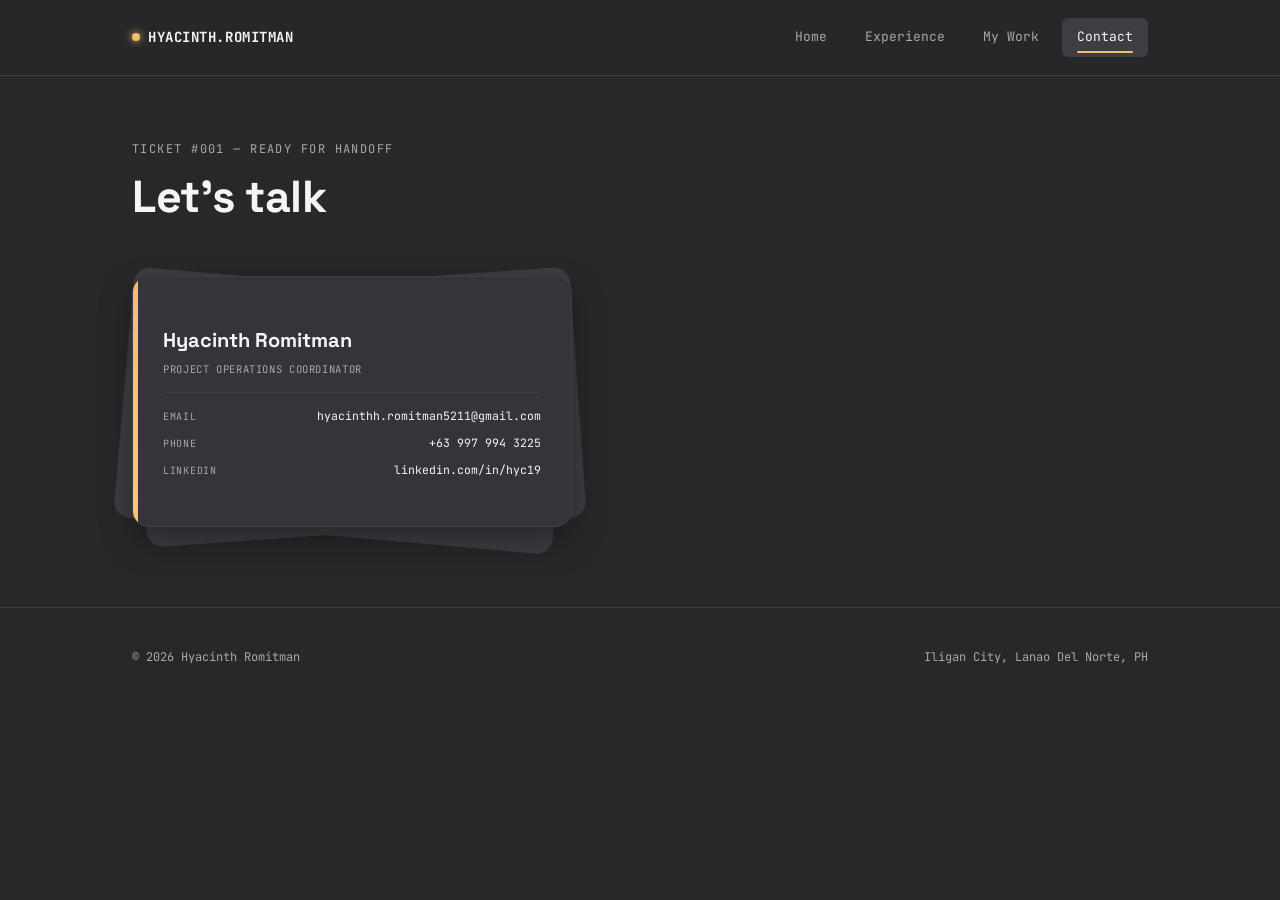
==== commit 2c7ceace: "Add files via upload" ====
--- a/contact.html
+++ b/contact.html
@@ -29,11 +29,13 @@
 <main class="wrap">
 
   <section style="padding-top:64px;">
-    <div class="ticket">
-      <span class="eyebrow">TICKET #001 — READY FOR HANDOFF</span>
-      <h1 style="font-size:clamp(2rem,4vw,2.8rem);">Let's talk</h1>
+    <span class="eyebrow">TICKET #001 — READY FOR HANDOFF</span>
+    <h1 style="font-size:clamp(2rem,4vw,2.8rem);">Let's talk</h1>
 
-      <div class="business-card">
+    <div class="card-stack">
+      <div class="card-back card-back-2"></div>
+      <div class="card-back card-back-1"></div>
+      <div class="business-card" id="business-card">
         <div class="bc-name">Hyacinth Romitman</div>
         <div class="bc-title">Project Operations Coordinator</div>
         <div class="bc-divider"></div>
--- a/style.css
+++ b/style.css
@@ -309,46 +309,64 @@
 .ticket:hover::after{ opacity:1; }
 
 /* ---------- CONTACT: BUSINESS CARD ---------- */
+.card-stack{
+  position:relative;
+  width:440px; max-width:90vw;
+  aspect-ratio:1.75/1;
+  margin-top:56px;
+  perspective:900px;
+}
+.card-back{
+  position:absolute; inset:0;
+  background:var(--bg-alt); border:1px solid var(--line);
+  border-radius:16px;
+}
+.card-back-1{ transform:rotate(-4deg) translate(6px, 6px); z-index:1; }
+.card-back-2{ transform:rotate(5deg) translate(-8px, 10px); z-index:0; }
+
 .business-card{
-  position:relative;
-  max-width:460px;
-  margin-top:36px;
-  background:var(--bg-alt);
-  border:1px solid var(--line);
-  border-radius:16px;
-  padding:36px;
+  position:relative; z-index:2;
+  width:100%; height:100%;
+  background:var(--card); border:1px solid var(--line); border-radius:16px;
+  padding:26px 30px;
   overflow:hidden;
-}
+  box-shadow:0 14px 32px rgba(0,0,0,0.35);
+  transform-style:preserve-3d; will-change:transform;
+  transition:transform .12s ease-out, box-shadow .2s ease;
+  display:flex; flex-direction:column; justify-content:center;
+}
+.business-card:hover{ box-shadow:0 26px 50px rgba(0,0,0,0.5); }
 .business-card::before{
   content:'';
   position:absolute; left:0; top:0; bottom:0; width:5px;
   background:linear-gradient(180deg, var(--teal), var(--yellow));
 }
-.bc-name{ font-family:var(--display); font-weight:700; font-size:1.5rem; color:var(--ink); }
+.bc-name{ font-family:var(--display); font-weight:700; font-size:1.25rem; color:var(--ink); }
 .bc-title{
-  font-family:var(--mono); font-size:11.5px; color:var(--muted);
-  text-transform:uppercase; letter-spacing:0.06em; margin-top:6px;
-}
-.bc-divider{ height:1px; background:var(--line); margin:24px 0; }
-.bc-rows{ display:flex; flex-direction:column; gap:16px; }
+  font-family:var(--mono); font-size:10.5px; color:var(--muted);
+  text-transform:uppercase; letter-spacing:0.06em; margin-top:5px;
+}
+.bc-divider{ height:1px; background:var(--line); margin:14px 0; }
+.bc-rows{ display:flex; flex-direction:column; gap:9px; }
 .bc-row{
   display:flex; justify-content:space-between; align-items:baseline;
-  gap:16px; flex-wrap:wrap;
+  gap:14px; flex-wrap:wrap;
 }
 .bc-label{
-  font-family:var(--mono); font-size:11px; color:var(--muted);
-  text-transform:uppercase; letter-spacing:0.08em; flex-shrink:0;
+  font-family:var(--mono); font-size:10px; color:var(--muted);
+  text-transform:uppercase; letter-spacing:0.07em; flex-shrink:0;
 }
 .bc-value{
-  font-family:var(--mono); font-size:13px; color:var(--ink);
+  font-family:var(--mono); font-size:11.5px; color:var(--ink);
   text-decoration:none; text-align:right; word-break:break-word;
   transition:color .2s ease;
 }
 .bc-value:hover{ color:var(--teal); }
 
 @media (max-width:480px){
-  .business-card{ padding:26px; }
-  .bc-row{ flex-direction:column; align-items:flex-start; gap:4px; }
+  .card-stack{ aspect-ratio:auto; height:auto; }
+  .business-card{ height:auto; min-height:210px; padding:22px; }
+  .bc-row{ flex-direction:column; align-items:flex-start; gap:2px; }
   .bc-value{ text-align:left; }
 }
 
